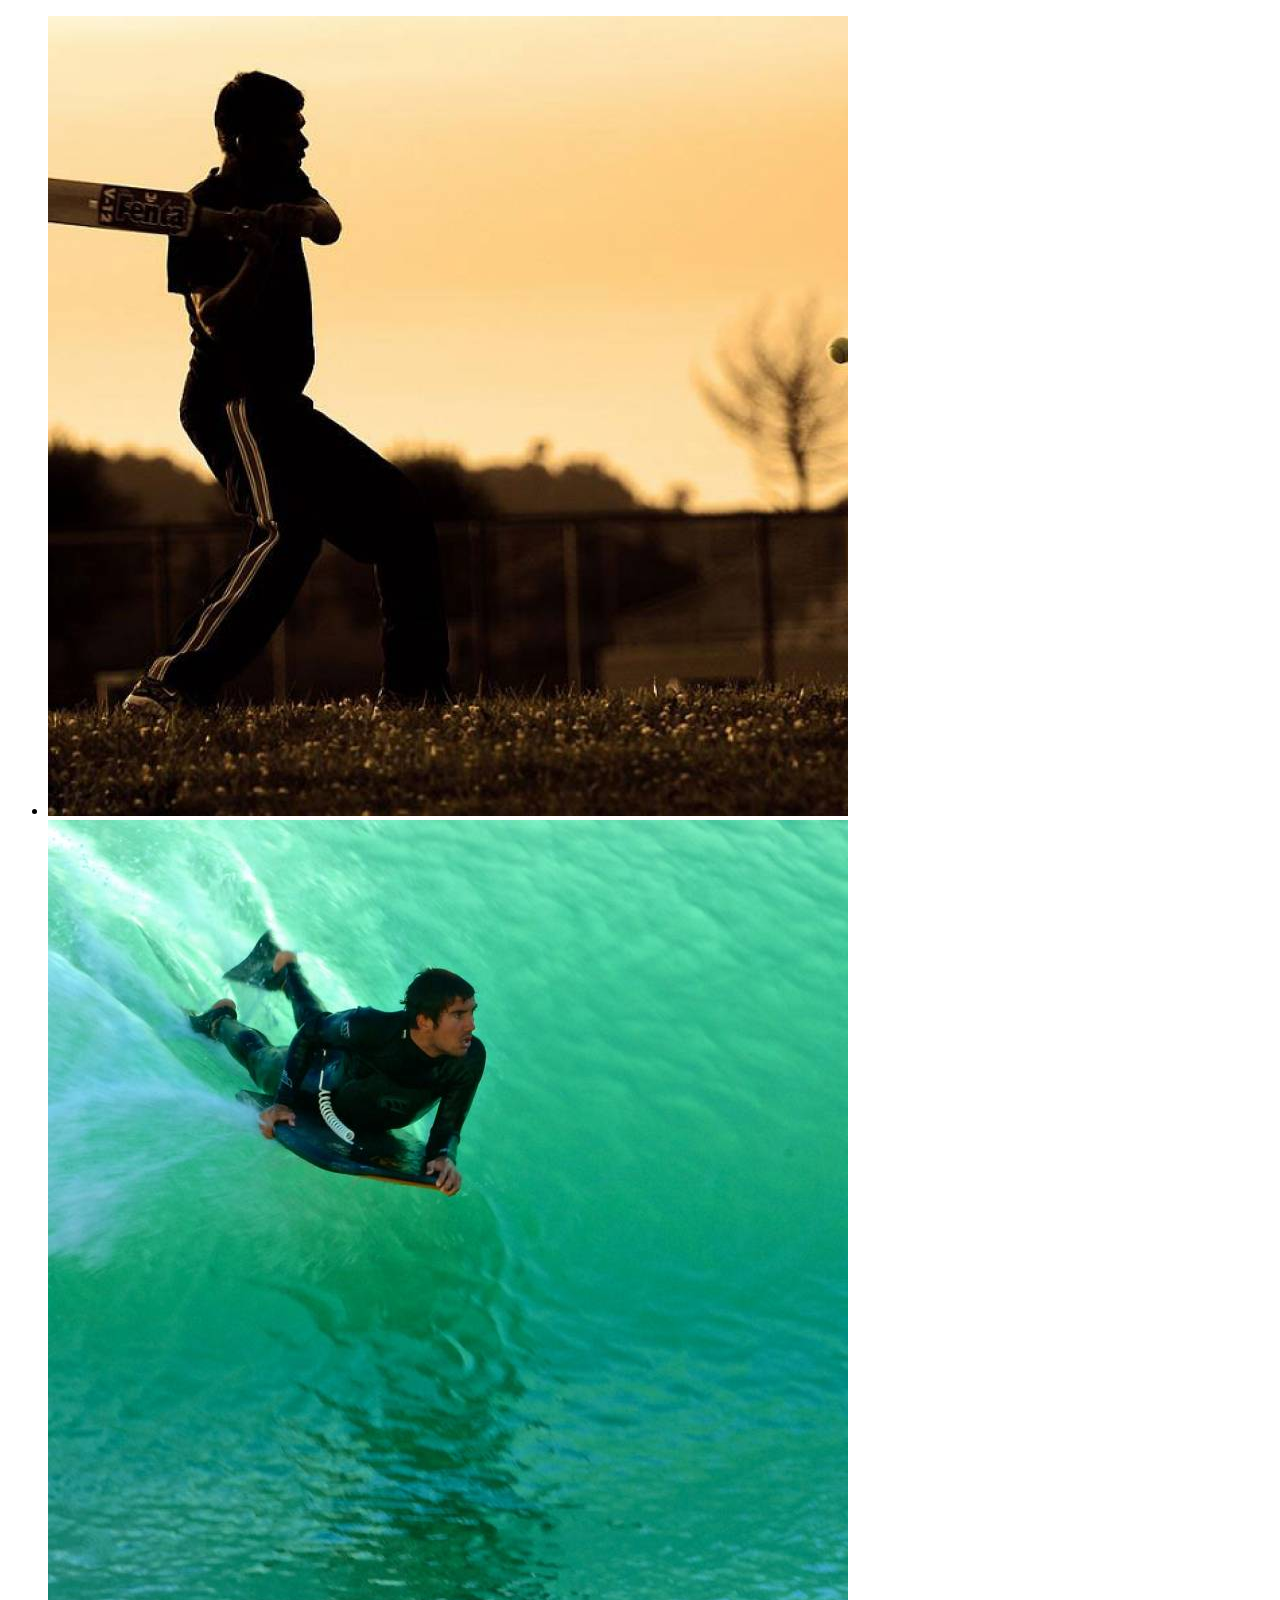
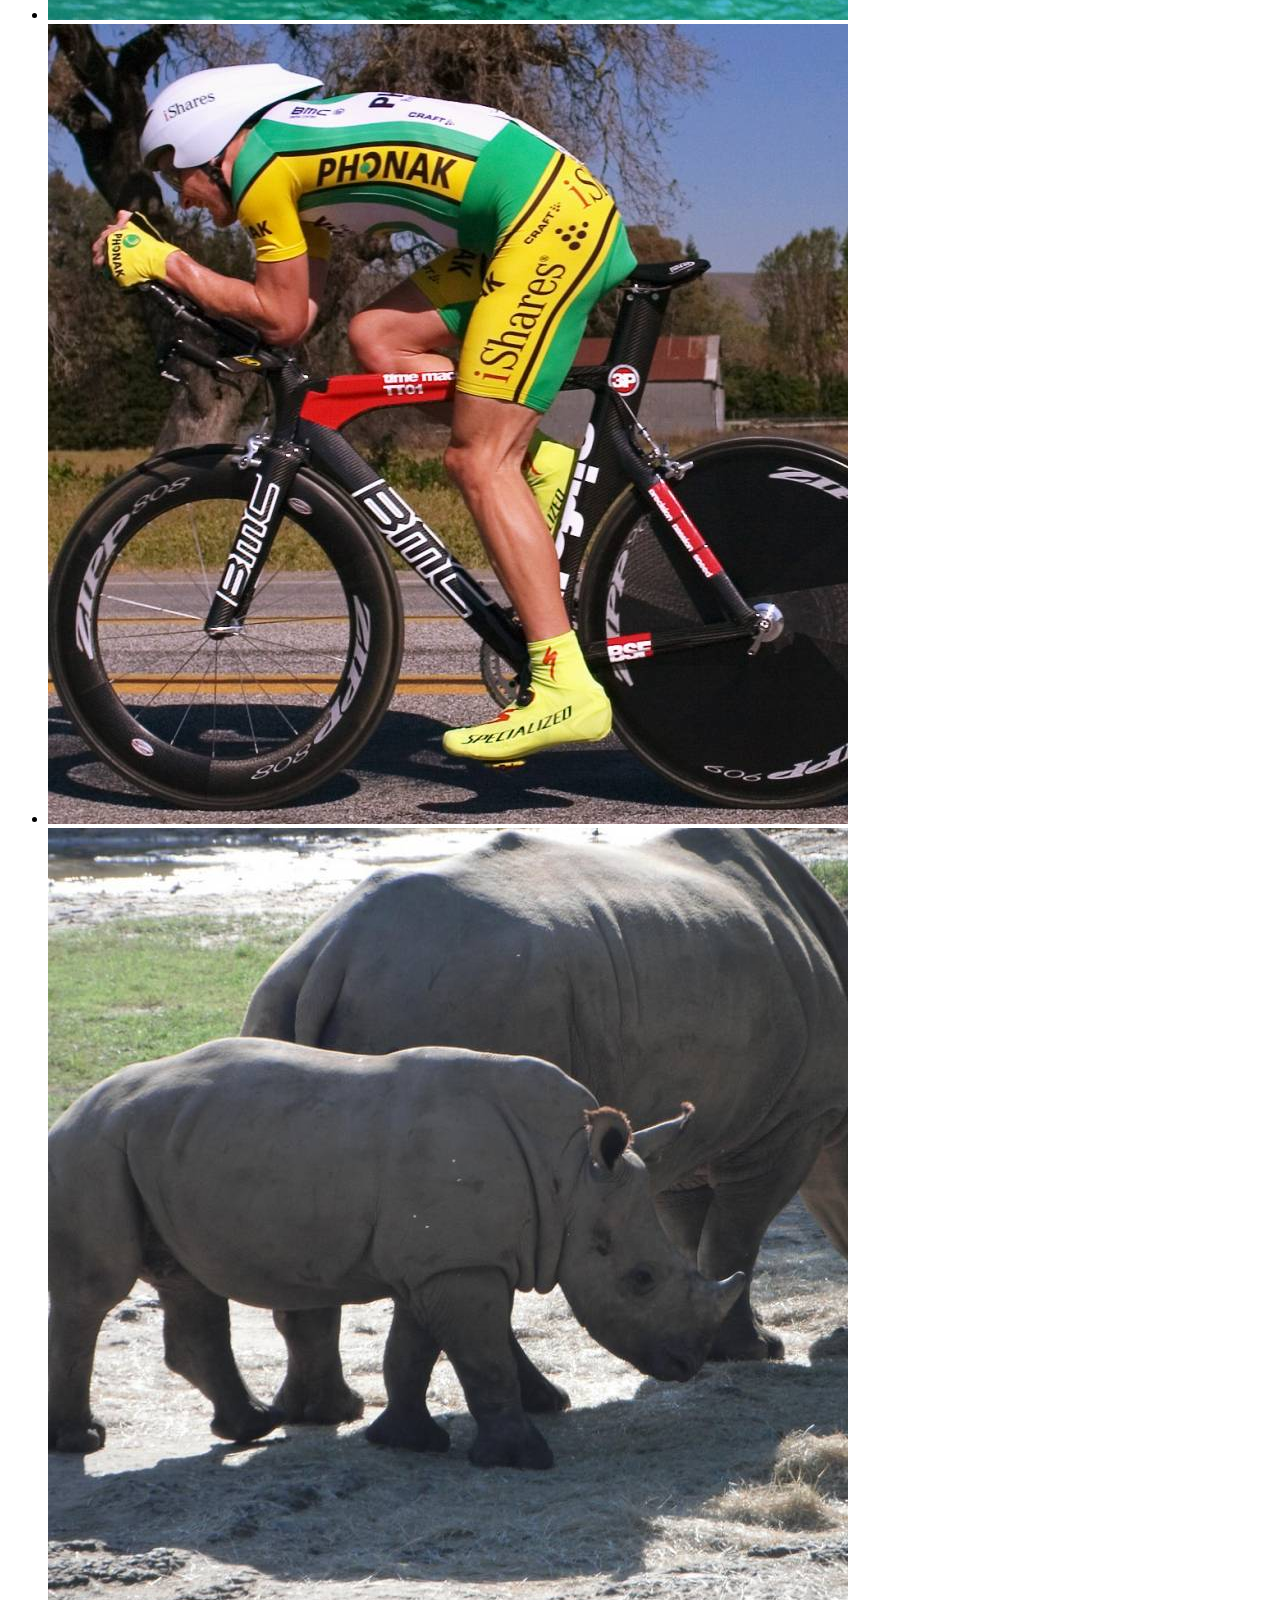
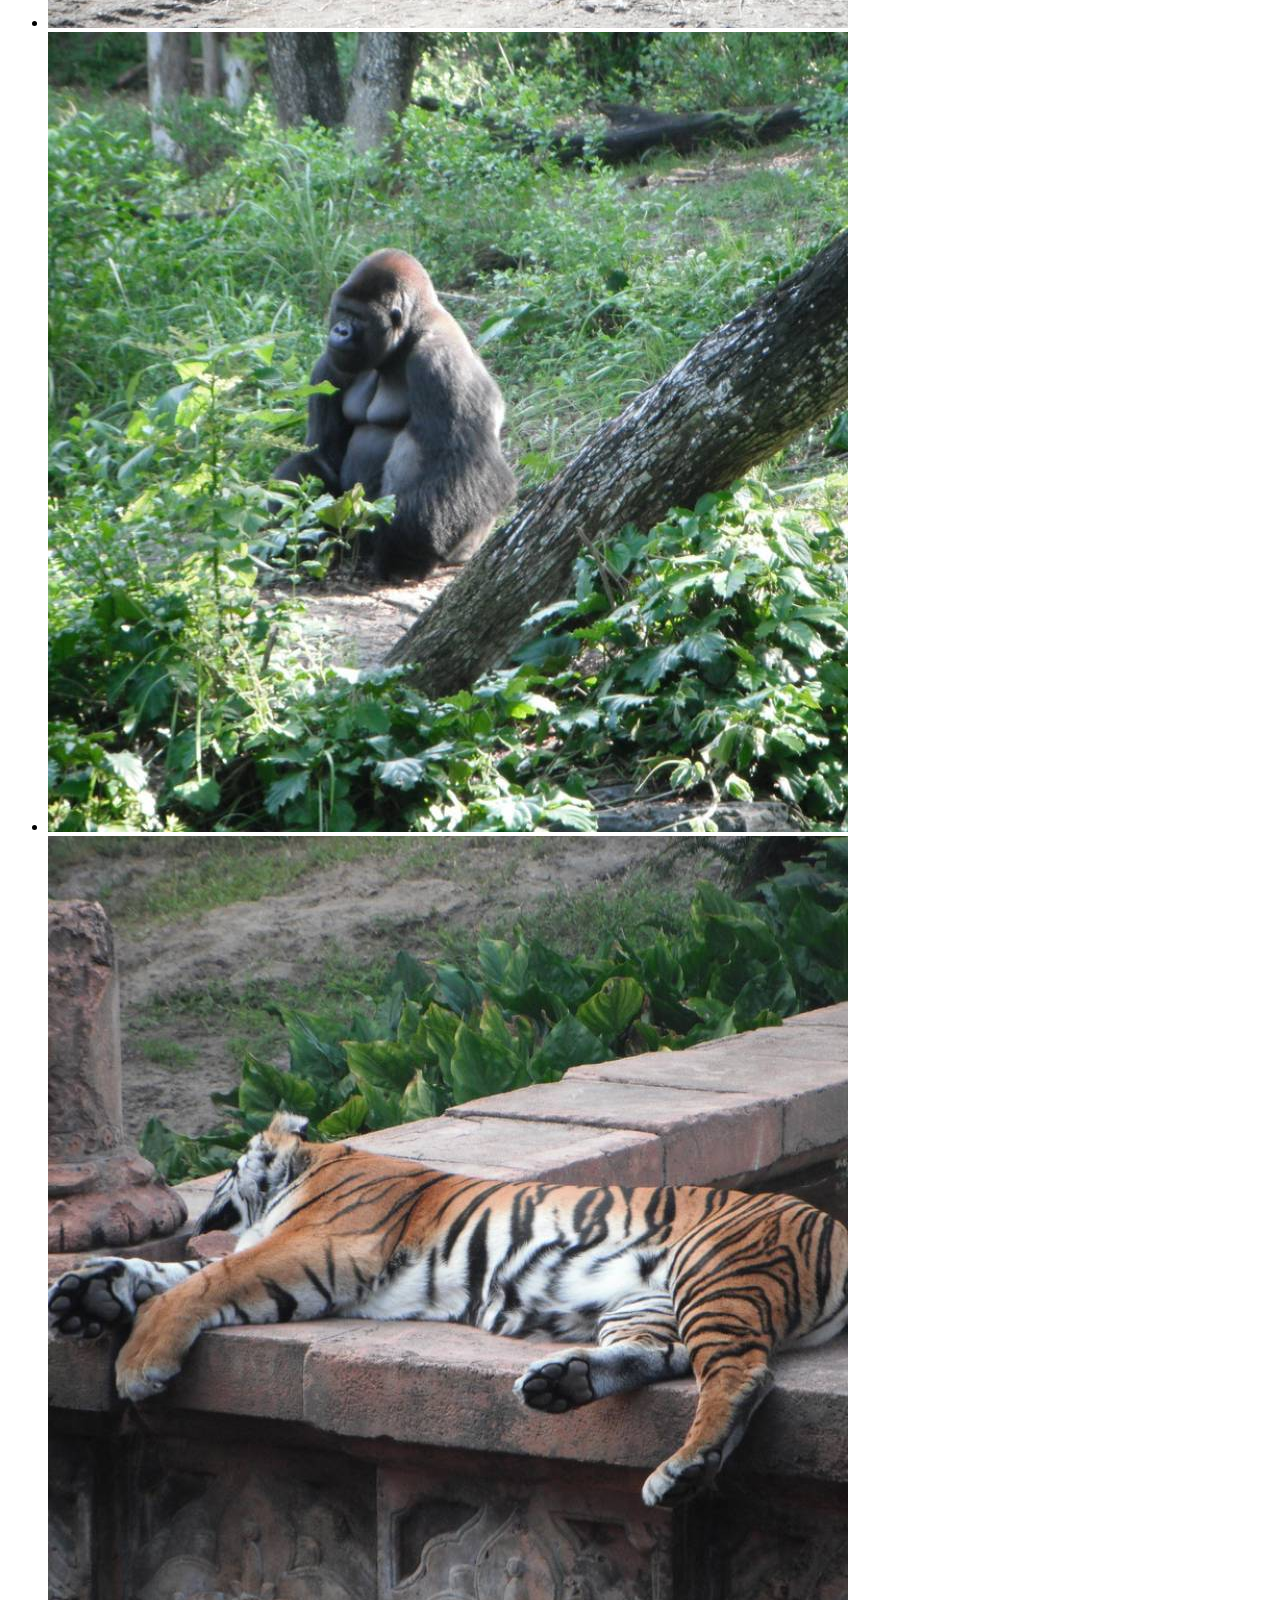
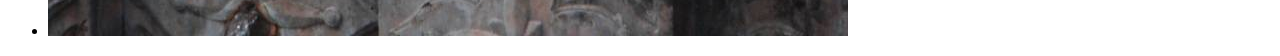
==== Warsztaty/2_Gallery/index.html @ a575a6be "Init" ====
<!DOCTYPE html>
<html lang="en">
<head>
    <meta charset="UTF-8">
    <title>CodersLab</title>
    <link rel="stylesheet" href="css/style.css">
</head>
<body>

<div>
    <ul>
        <li><img src="images/1.jpeg"></li>
        <li><img src="images/2.jpeg"></li>
        <li><img src="images/3.jpeg"></li>
        <li><img src="images/4.jpeg"></li>
        <li><img src="images/5.jpeg"></li>
        <li><img src="images/6.jpeg"></li>
    </ul>
</div>
</body>
</html>
---- Warsztaty/2_Gallery/css/style.css ----
.gallery ul {
    list-style: none;
}

.gallery li {
    display: inline-block;
}

.gallery li img {
    width: 600px;
    height: 600px;
}

.fullScreen {
    position: fixed;
    width: 100%;
    height: 100%;
    left: 0;
    top: 0;
    z-index: 1;
    background:rgba(255,255,255,0.7);
}
.fullScreen .close {
    display: block;
    margin: auto;
}

.fullScreen img {
    display: block;
    margin: 15px auto 5px;
    width: auto;
    height: calc(100% - 50px);
}
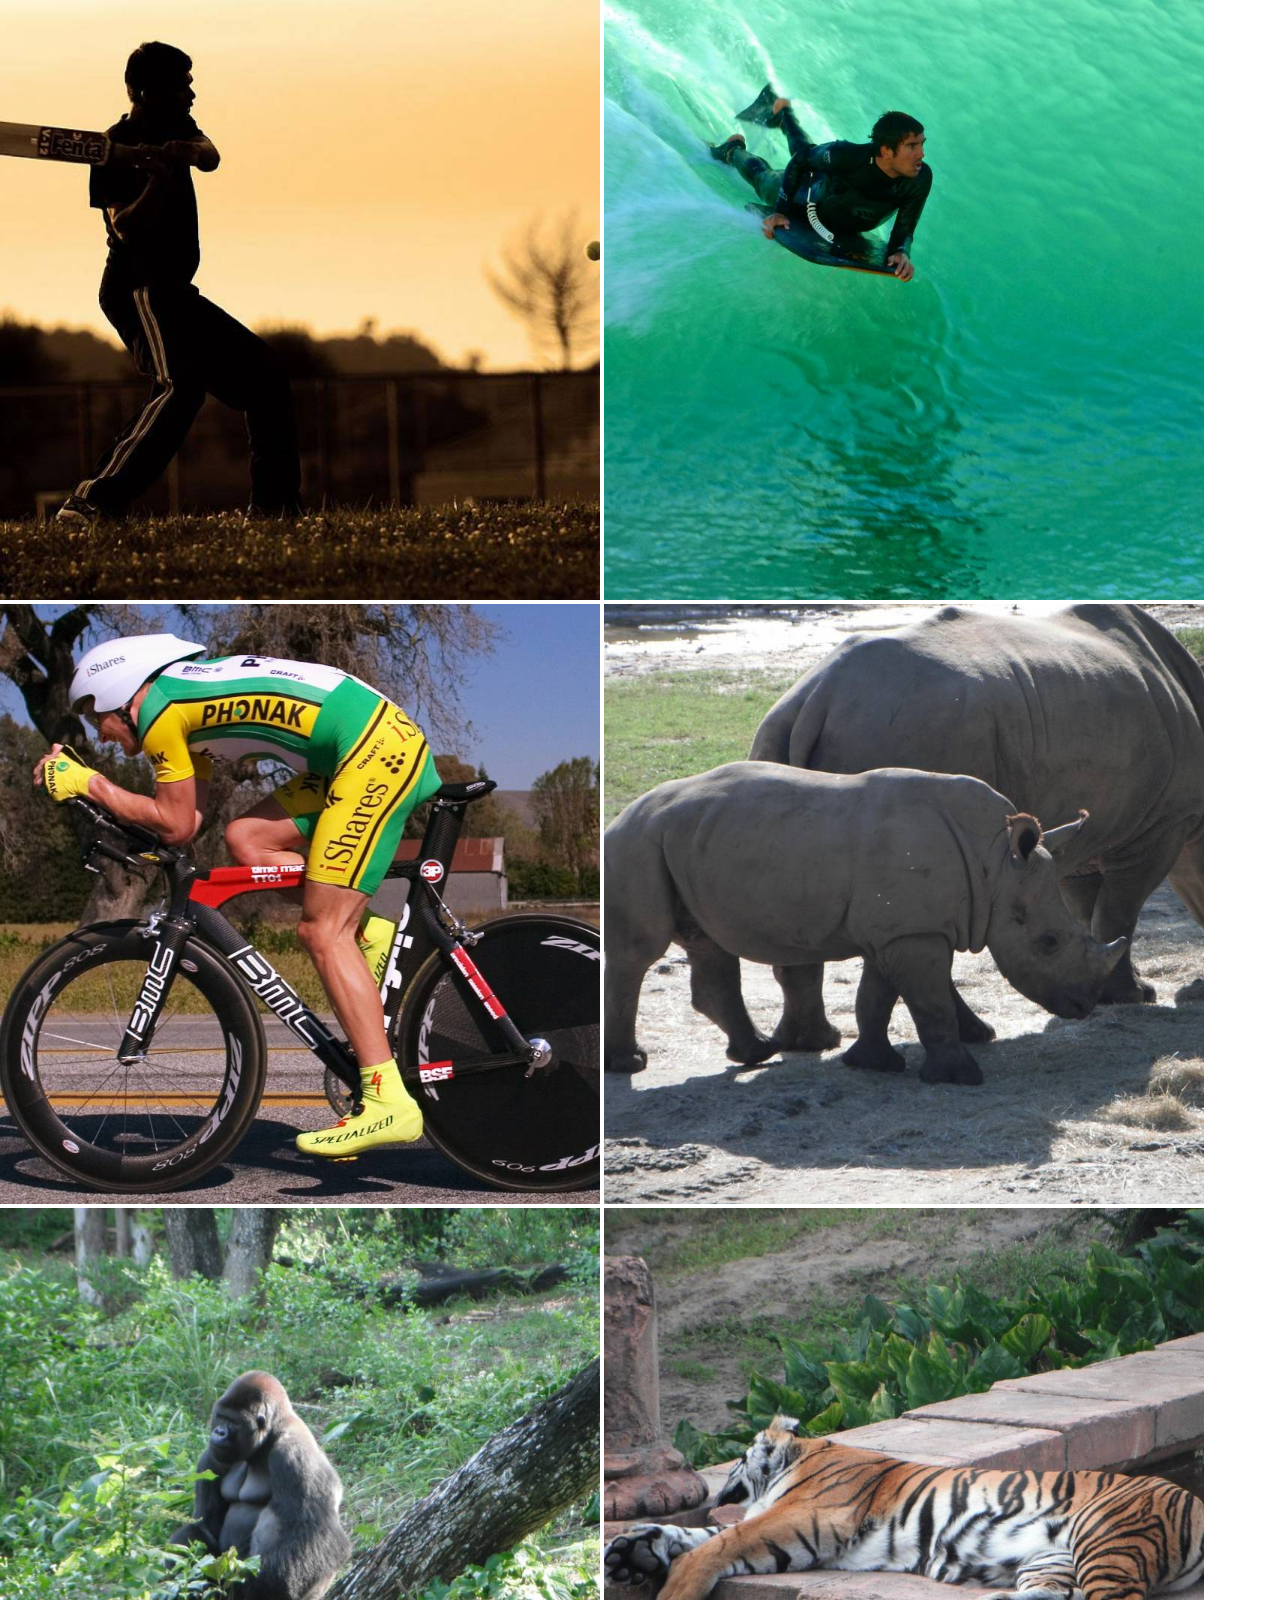
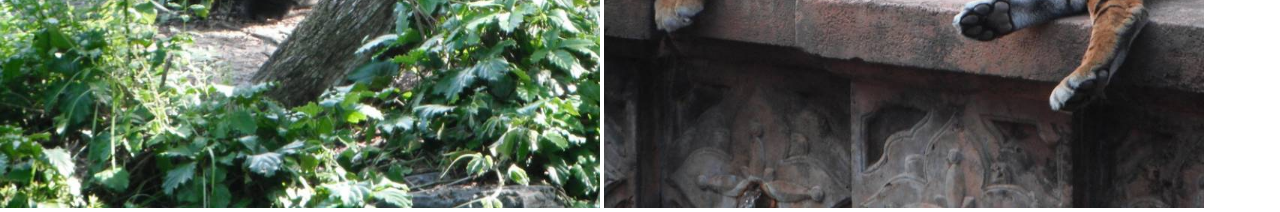
==== commit 9a22869b: "WIP" ====
--- a/Warsztaty/2_Gallery/index.html
+++ b/Warsztaty/2_Gallery/index.html
@@ -7,7 +7,7 @@
 </head>
 <body>
 
-<div>
+<div class="gallery">
     <ul>
         <li><img src="images/1.jpeg"></li>
         <li><img src="images/2.jpeg"></li>
@@ -17,5 +17,8 @@
         <li><img src="images/6.jpeg"></li>
     </ul>
 </div>
+
+
 </body>
+<script src="js/app.js"></script>
 </html>
--- a/Warsztaty/2_Gallery/css/style.css
+++ b/Warsztaty/2_Gallery/css/style.css
@@ -1,3 +1,7 @@
+*{
+    margin: 0;
+    padding: 0;
+}
 .gallery ul {
     list-style: none;
 }
